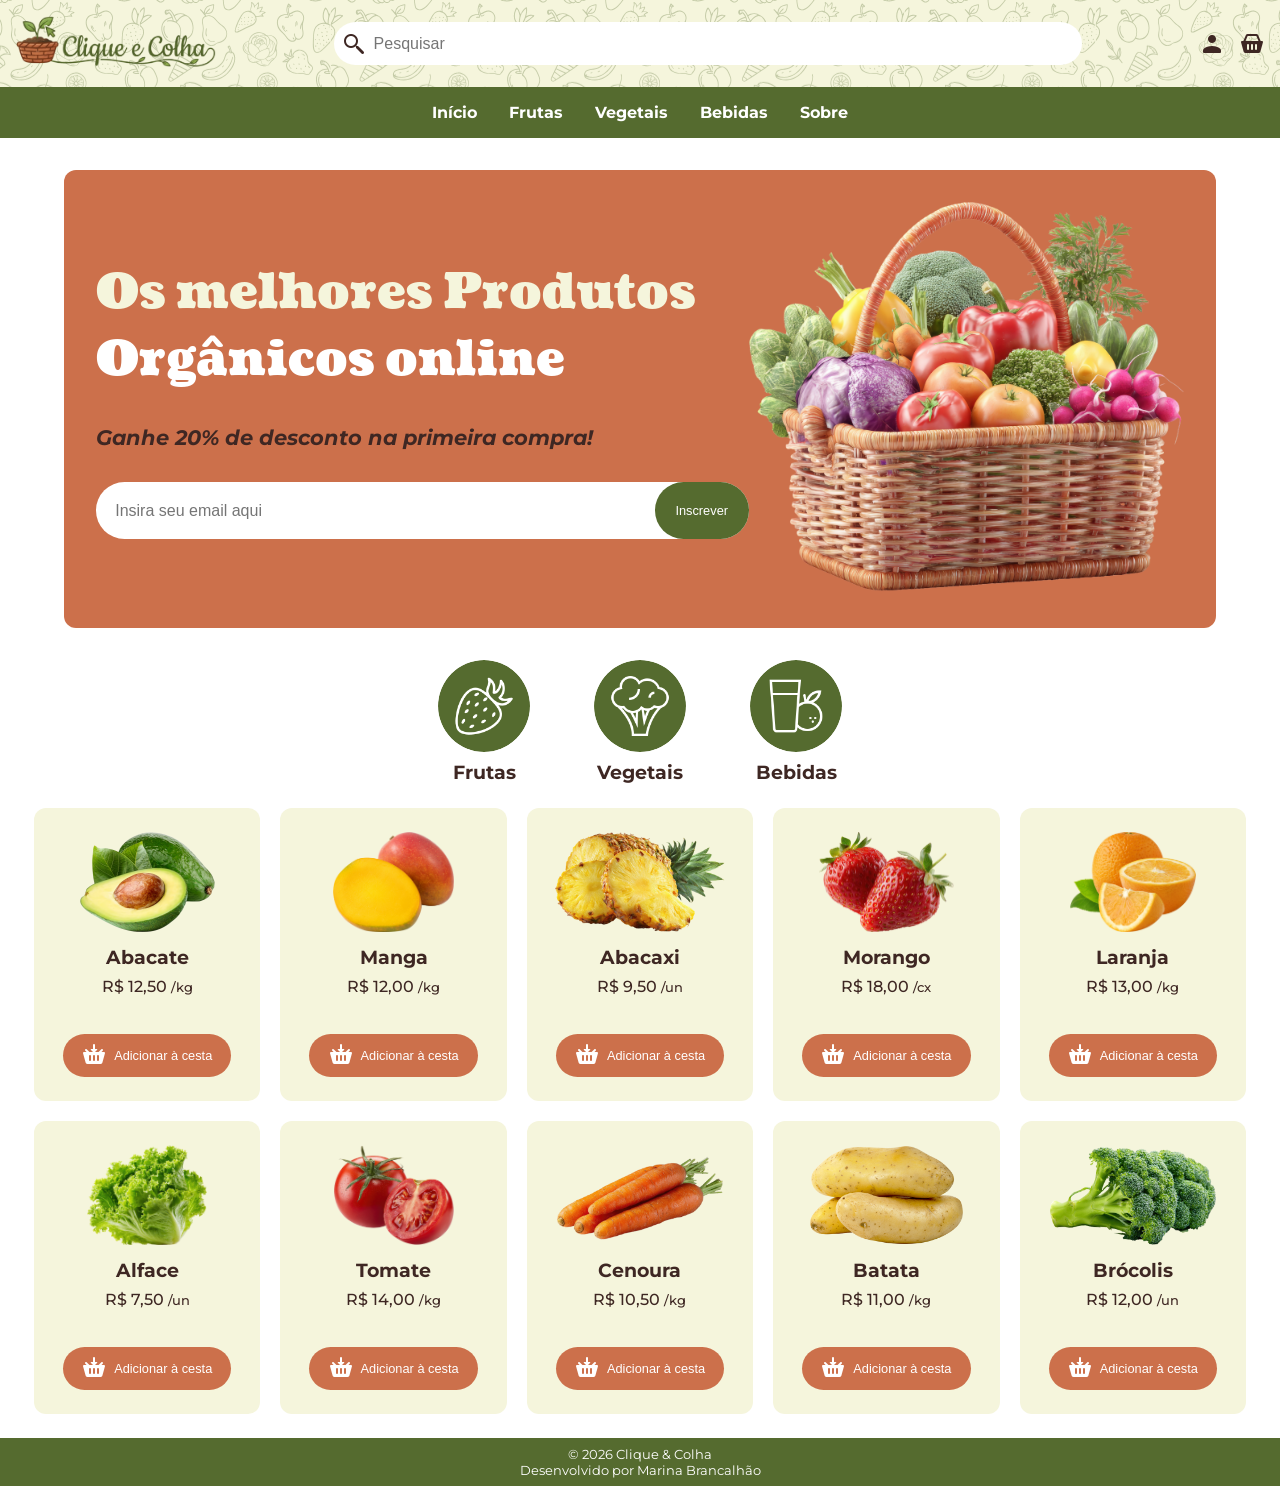
==== index.html @ 44c4af41 "site ecommerce" ====
<!doctype html>
<html lang="pt-br">
  <head>
    <meta charset="UTF-8" />
    <meta name="viewport" content="width=device-width, initial-scale=1.0" />
    <link rel="stylesheet" href="./styles/estilizacao-padrao.css" />
    <link rel="stylesheet" href="./styles/index.css" />
    <link rel="stylesheet" href="./styles/produtos.css" />
    <title>Clique & Colha</title>
  </head>

  <body>
    <header class="header">
      <nav class="header__nav">
        <section class="header__top">
          <a href="./index.html"
            ><img
              class="header__logo"
              src="./images/logotipo.png"
              alt="Logotipo da marca Clique & Colha"
              width="200"
            />
          </a>
          <div class="header__search">
            <img src="./images/icons8-search-24.png" alt="" />
            <input type="text" placeholder="Pesquisar" />
          </div>

          <div>
            <ul class="header__icons-list">
              <li class="header__icons-item">
                <a href="./login.html">
                  <img
                    src="./images/icons8-user-24.png"
                    title="Minha conta"
                    alt="Minha conta"
                  />
                </a>
              </li>
              <li class="header__icons-item">
                <a href="./carrinho.html">
                  <img
                    src="./images/icons8-basket-24.png"
                    title="Minha cesta"
                    alt="Cesta"
                  />
                </a>
              </li>
            </ul>
          </div>
        </section>

        <section class="header__categories">
          <ul class="header__categories-list">
            <li class="header__categories-item">
              <a href="index.html">Início</a>
            </li>
            <li class="header__categories-item">
              <a href="frutas.html">Frutas</a>
            </li>
            <li class="header__categories-item">
              <a href="vegetais.html">Vegetais</a>
            </li>
            <li class="header__categories-item">
              <a href="bebidas.html">Bebidas</a>
            </li>
            <li class="header__categories-item">
              <a href="sobre.html">Sobre</a>
            </li>
          </ul>
        </section>
      </nav>
    </header>

    <main>
      <section class="subscription">
        <div class="subscription__content">
          <h2>Os melhores Produtos</h2>
          <h1>Orgânicos online</h1>
          <p class="subscription__text">
            Ganhe 20% de desconto na primeira compra!
          </p>
          <div class="subscription__email">
            <input
              class="subscription__input"
              type="email"
              placeholder="Insira seu email aqui"
            />
            <button class="btn btn--subscription">Inscrever</button>
          </div>
        </div>

        <img
          class="subscription__image"
          src="./images/photo-banner.png"
          alt="Cesta de palha com frutas e legumes"
        />
      </section>

      <section class="categories">
        <div class="categories__card">
          <a class="categories__link-img" href="./frutas.html">
            <div class="categories__bg">
              <img
                class="categories__img"
                src="./images/icons8-strawberry-100.png"
                alt=""
              />
            </div>
          </a>

          <a class="categories__link-name" href="./frutas.html"
            ><h2 class="categories__name">Frutas</h2></a
          >
        </div>

        <div class="categories__card">
          <a class="categories__link-img" href="./vegetais.html">
            <div class="categories__bg">
              <img
                class="categories__img"
                src="./images/icons8-broccoli-100.png"
                alt=""
              />
            </div>
          </a>

          <a class="categories__link-name" href="./vegetais.html"
            ><h2 class="categories__name">Vegetais</h2></a
          >
        </div>

        <div class="categories__card">
          <a class="categories__link-img" href="./bebidas.html">
            <div class="categories__bg">
              <img
                class="categories__img"
                src="./images/icons8-orange-juice-100.png"
                alt=""
              />
            </div>
          </a>

          <a class="categories__link-name" href="./bebidas.html"
            ><h2 class="categories__name">Bebidas</h2></a
          >
        </div>
      </section>

      <section class="products">
        <div class="products__card">
          <img
            class="products__image"
            src="./images/abacate.png"
            alt="Abacate"
          />
          <div class="products__info">
            <h3>Abacate</h3>
            <p class="products__price">R$ 12,50 <small>/kg</small></p>
          </div>

          <button class="btn btn--add">
            <img
              src="./images/icons8-add-to-shopping-basket-24.png"
              alt=""
            />Adicionar à cesta
          </button>
        </div>

        <div class="products__card">
          <img class="products__image" src="./images/manga.png" alt="Manga" />
          <div class="products__info">
            <h3>Manga</h3>
            <p class="products__price">R$ 12,00 <small>/kg</small></p>
          </div>

          <button class="btn btn--add">
            <img
              src="./images/icons8-add-to-shopping-basket-24.png"
              alt=""
            />Adicionar à cesta
          </button>
        </div>

        <div class="products__card">
          <img
            class="products__image"
            src="./images/abacaxi.png"
            alt="Abacaxi"
          />
          <div class="products__info">
            <h3>Abacaxi</h3>
            <p class="products__price">R$ 9,50 <small>/un</small></p>
          </div>

          <button class="btn btn--add">
            <img
              src="./images/icons8-add-to-shopping-basket-24.png"
              alt=""
            />Adicionar à cesta
          </button>
        </div>

        <div class="products__card">
          <img
            class="products__image"
            src="./images/morango.png"
            alt="Morango"
          />
          <div class="products__info">
            <h3>Morango</h3>
            <p class="products__price">R$ 18,00 <small>/cx</small></p>
          </div>

          <button class="btn btn--add">
            <img
              src="./images/icons8-add-to-shopping-basket-24.png"
              alt=""
            />Adicionar à cesta
          </button>
        </div>

        <div class="products__card">
          <img
            class="products__image"
            src="./images/laranja.png"
            alt="Laranja"
          />
          <div class="products__info">
            <h3>Laranja</h3>
            <p class="products__price">R$ 13,00 <small>/kg</small></p>
          </div>

          <button class="btn btn--add">
            <img
              src="./images/icons8-add-to-shopping-basket-24.png"
              alt=""
            />Adicionar à cesta
          </button>
        </div>

        <div class="products__card">
          <img class="products__image" src="./images/alface.png" alt="Alface" />
          <div class="products__info">
            <h3>Alface</h3>
            <p class="products__price">R$ 7,50 <small>/un</small></p>
          </div>

          <button class="btn btn--add">
            <img
              src="./images/icons8-add-to-shopping-basket-24.png"
              alt=""
            />Adicionar à cesta
          </button>
        </div>

        <div class="products__card">
          <img class="products__image" src="./images/tomate.png" alt="Tomate" />
          <div class="products__info">
            <h3>Tomate</h3>
            <p class="products__price">R$ 14,00 <small>/kg</small></p>
          </div>

          <button class="btn btn--add">
            <img
              src="./images/icons8-add-to-shopping-basket-24.png"
              alt=""
            />Adicionar à cesta
          </button>
        </div>

        <div class="products__card">
          <img
            class="products__image"
            src="./images/cenoura.png"
            alt="Cenoura"
          />
          <div class="products__info">
            <h3>Cenoura</h3>
            <p class="products__price">R$ 10,50 <small>/kg</small></p>
          </div>

          <button class="btn btn--add">
            <img
              src="./images/icons8-add-to-shopping-basket-24.png"
              alt=""
            />Adicionar à cesta
          </button>
        </div>

        <div class="products__card">
          <img class="products__image" src="./images/batata.png" alt="Batata" />
          <div class="products__info">
            <h3>Batata</h3>
            <p class="products__price">R$ 11,00 <small>/kg</small></p>
          </div>

          <button class="btn btn--add">
            <img
              src="./images/icons8-add-to-shopping-basket-24.png"
              alt=""
            />Adicionar à cesta
          </button>
        </div>

        <div class="products__card">
          <img
            class="products__image"
            src="./images/brocolis.png"
            alt="Brócolis"
          />
          <div class="products__info">
            <h3>Brócolis</h3>
            <p class="products__price">R$ 12,00 <small>/un</small></p>
          </div>

          <button class="btn btn--add">
            <img
              src="./images/icons8-add-to-shopping-basket-24.png"
              alt=""
            />Adicionar à cesta
          </button>
        </div>
      </section>
    </main>

    <footer class="footer">
      <small
        ><p>&copy; 2026 Clique & Colha</p>
        <p>Desenvolvido por Marina Brancalhão</p></small
      >
    </footer>
  </body>
</html>
---- styles/estilizacao-padrao.css ----
@import url("https://fonts.googleapis.com/css2?family=Coustard:wght@400;900&family=Montserrat:ital,wght@0,100..900;1,100..900&display=swap");

:root {
  --primary-color: #556b2f;
  --accent-color: #cc704b;
  --bg-color: #f5f5dc;
  --text-color: #3e2723;
  --surface-color: #ffffff;
}

* {
  margin: 0;
  padding: 0;
  box-sizing: border-box;
}

body {
  display: flex;
  flex-direction: column;
  min-height: 100vh;
  background-color: var(--surface-color);
  font-family: "Montserrat", sans-serif;
}

main {
  flex: 1;
}

/* Estilização do Header */
.header__top {
  display: flex;
  padding: 1rem;
  background-color: var(--bg-color);
  background-image: url(../images/background-menu.png);
  justify-content: space-between;
  align-items: center;
}

.header__search {
  position: relative;
  display: flex;
  align-items: center;
  width: 60%;
}

.header__search input {
  width: 100%;
  padding: 0.8rem 2.5rem;
  border: none;
  border-radius: 50px;
  font-size: 1rem;
  color: var(--text-color);
}

input:focus {
  outline: none;
}

.header__search img {
  position: absolute;
  margin-left: 0.5rem;
}

.header__icons-list {
  display: flex;
  list-style: none;
  align-items: center;
  gap: 1rem;
}

.header__icons-list a {
  display: block;
  align-items: center;
  justify-content: center;
  height: 24px;
}
.header__categories {
  display: flex;
  padding: 1rem;
  background-color: var(--primary-color);
  justify-content: center;
}

.header__categories-list {
  display: flex;
  list-style: none;
  gap: 2rem;
}

.header__categories-item a {
  display: block;
  align-items: center;
  justify-content: center;
  text-decoration: none;
  color: var(--surface-color);
  font-weight: bold;
}

/* Estilização do Footer */
.footer {
  background-color: var(--primary-color);
  padding: 0.5rem 0;
  text-align: center;
  color: var(--surface-color);
}

/* Estilização dos Botões */
.btn {
  border: none;
  border-radius: 50px;
  padding: 0.6rem 1.2rem;
  cursor: pointer;
}

.btn--subscription {
  position: absolute;
  right: 0;
  height: 100%;
  background-color: var(--primary-color);
  color: var(--surface-color);
  padding: 0 1.3rem;
  font-size: 0.8rem;
}

.btn--add {
  display: flex;
  align-items: center;
  justify-content: center;
  background-color: var(--accent-color);
  color: var(--surface-color);
  margin: auto;
  font-size: 0.8rem;
}

.btn--add img {
  margin-right: 0.5rem;
}

.btn--submit {
  display: flex;
  align-items: center;
  justify-content: center;
  background-color: var(--primary-color);
  color: var(--surface-color);
  font-size: 1rem;
  margin-top: 2rem;
}

.btn--basket {
  align-self: center;
  margin-top: 2rem;
  background-color: var(--primary-color);
  color: var(--surface-color);
  font-size: 1rem;
  font-weight: 700;
}

/* Media Query */
@media screen and (max-width: 480px) {
  body {
    width: 100%;
    min-height: 100vh;
  }
  .header__search {
    width: auto;
  }
  .header__search input {
    display: none;
  }

  .header__search img {
    position: absolute;
  }

  .header__categories-list {
    gap: 1.2rem;
  }

  .header__categories-item a {
    font-size: small;
  }
}
---- styles/index.css ----
/* Estilização da Section Subscription */
.subscription {
  display: flex;
  justify-content: space-around;
  align-items: center;
  background-color: var(--accent-color);
  margin: 2rem 4rem;
  padding: 2rem;
  border-radius: 12px;
}

.subscription__content {
  display: flex;
  flex-direction: column;
  flex: 1;
}
.subscription__content h1 {
  font-size: 3rem;
  color: var(--surface-color);
  font-family: "Coustard", serif;
}

.subscription__content h2 {
  font-size: 3rem;
  color: var(--bg-color);
  font-family: "Coustard", serif;
}

.subscription__text {
  margin: 2rem 0;
  font-size: 1.3rem;
  color: var(--text-color);
  font-style: italic;
  font-weight: bold;
}

.subscription__email {
  margin-top: auto;
  display: flex;
  width: 100%;
  position: relative;
  align-items: center;
}
.subscription__image {
  max-width: 40%;
  height: auto;
}

.subscription__input {
  display: flex;
  width: 100%;
  padding: 1.2rem;
  padding-right: 130px;
  border: none;
  border-radius: 50px;
  font-size: 1rem;
}

input:focus {
  outline: none;
}

/* Estilização da Section Categories */
.categories {
  display: flex;
  justify-content: center;
  gap: 4rem;
}

.categories__card {
  display: flex;
  flex-direction: column;
  align-items: center;
  gap: 0.5rem;
}

.categories__link-img {
  display: block;
  border-radius: 50%;
  overflow: hidden;
}

.categories__bg {
  background-color: var(--primary-color);
  padding: 1rem;
  border-radius: 50%;
  display: flex;
  justify-content: center;
  align-items: center;
  border-radius: 50%;
}

.categories__img {
  height: 60px;
  width: auto;
}

.categories__link-name {
  text-decoration: none;
  color: var(--text-color);
  font-size: 0.8rem;
}

@media screen and (max-width: 480px) {
  /* Media Query da Section Subscription */
  .subscription {
    flex-direction: column-reverse;
    margin: 2rem;
    padding: 2rem;
    justify-content: center;
    text-align: center;
  }

  .subscription__content h1,
  .subscription__content h2 {
    font-size: 2.5rem;
  }

  .subscription__text {
    font-size: 1.4rem;
  }

  .subscription__image {
    max-width: 70%;
    width: 100%;
    margin-bottom: 1.2rem;
  }

  .subscription__input {
    padding: 0.8rem;
    font-size: 14px;
  }

  /* Media Query da Section Categories */
  .categories {
    justify-content: center;
    gap: 1.5rem;
  }

  .categories__img {
    height: 40px;
    width: auto;
  }

  .categories__link-name {
    font-size: 0.6rem;
  }
}
---- styles/produtos.css ----
/* Estilização da Section Products */
.products {
  display: flex;
  flex-wrap: wrap;
  margin: 1.5rem;
  gap: 20px;
  justify-content: center;
}

.products__card {
  width: calc(20% - 20px);
  background-color: var(--bg-color);
  border-radius: 12px;
  padding: 1.5rem 1rem;
  text-align: center;
}

.products__image {
  height: 100px;
}

.products__info {
  color: var(--text-color);
  margin-top: 0.5rem;
  margin-bottom: 2rem;
  line-height: 1.8rem;
}

.products__description {
  margin-bottom: 0.8rem;
  font-style: italic;
  font-size: smaller;
}

.products__price {
  font-weight: 500;
}

.products__quantity {
  margin-bottom: 1rem;
  padding: 0.2rem;
  border-radius: 24px;
  border: 0.8px solid var(--text-color);
}

/* Media Query */
@media screen and (max-width: 480px) {
  .products__card {
    width: calc(50% - 20px);
  }

  .products__image {
    height: 80px;
  }
}
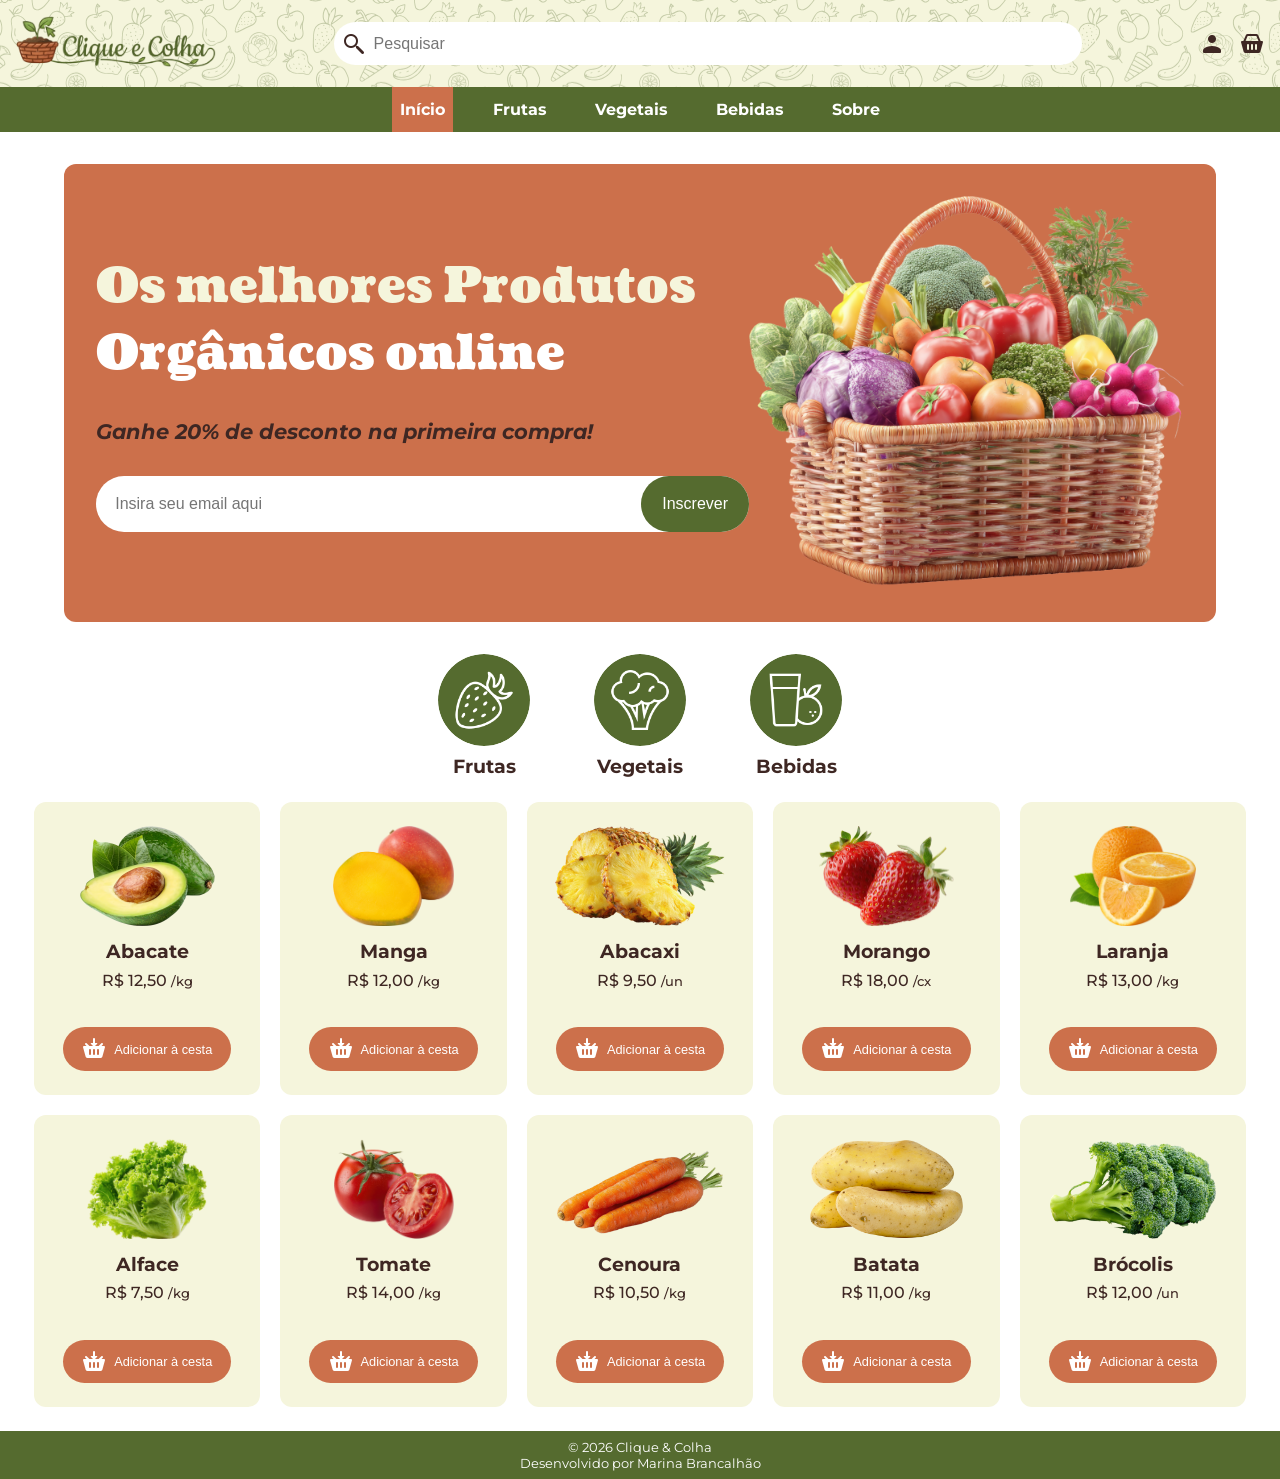
==== commit 21b7b918: "site ecommerce" ====
--- a/index.html
+++ b/index.html
@@ -243,7 +243,7 @@
           <img class="products__image" src="./images/alface.png" alt="Alface" />
           <div class="products__info">
             <h3>Alface</h3>
-            <p class="products__price">R$ 7,50 <small>/un</small></p>
+            <p class="products__price">R$ 7,50 <small>/kg</small></p>
           </div>
 
           <button class="btn btn--add">
@@ -330,5 +330,6 @@
         <p>Desenvolvido por Marina Brancalhão</p></small
       >
     </footer>
+    <script src="./scripts/script-padrao.js"></script>
   </body>
 </html>
--- a/styles/estilizacao-padrao.css
+++ b/styles/estilizacao-padrao.css
@@ -76,7 +76,6 @@
 }
 .header__categories {
   display: flex;
-  padding: 1rem;
   background-color: var(--primary-color);
   justify-content: center;
 }
@@ -89,11 +88,18 @@
 
 .header__categories-item a {
   display: block;
+  padding: 0.8rem 0.5rem;
+  height: 100%;
   align-items: center;
   justify-content: center;
   text-decoration: none;
   color: var(--surface-color);
   font-weight: bold;
+}
+
+.header__categories-item a:hover {
+  background-color: var(--accent-color);
+  color: var(--surface-color);
 }
 
 /* Estilização do Footer */
@@ -119,7 +125,11 @@
   background-color: var(--primary-color);
   color: var(--surface-color);
   padding: 0 1.3rem;
-  font-size: 0.8rem;
+  font-size: 1rem;
+}
+
+.btn--subscription:hover {
+  background-color: #6b863c;
 }
 
 .btn--add {
@@ -132,6 +142,10 @@
   font-size: 0.8rem;
 }
 
+.btn--add:hover {
+  background-color: #de805a;
+}
+
 .btn--add img {
   margin-right: 0.5rem;
 }
@@ -144,6 +158,10 @@
   color: var(--surface-color);
   font-size: 1rem;
   margin-top: 2rem;
+}
+
+.btn--submit:hover {
+  background-color: #6b863c;
 }
 
 .btn--basket {
@@ -153,6 +171,15 @@
   color: var(--surface-color);
   font-size: 1rem;
   font-weight: 700;
+}
+
+.btn--basket:hover {
+  background-color: #6b863c;
+}
+
+.header__categories-item.active a {
+  background-color: var(--accent-color);
+  color: var(--surface-color);
 }
 
 /* Media Query */
--- a/styles/index.css
+++ b/styles/index.css
@@ -90,6 +90,10 @@
   border-radius: 50%;
 }
 
+.categories__bg:hover {
+  background-color: var(--accent-color);
+}
+
 .categories__img {
   height: 60px;
   width: auto;
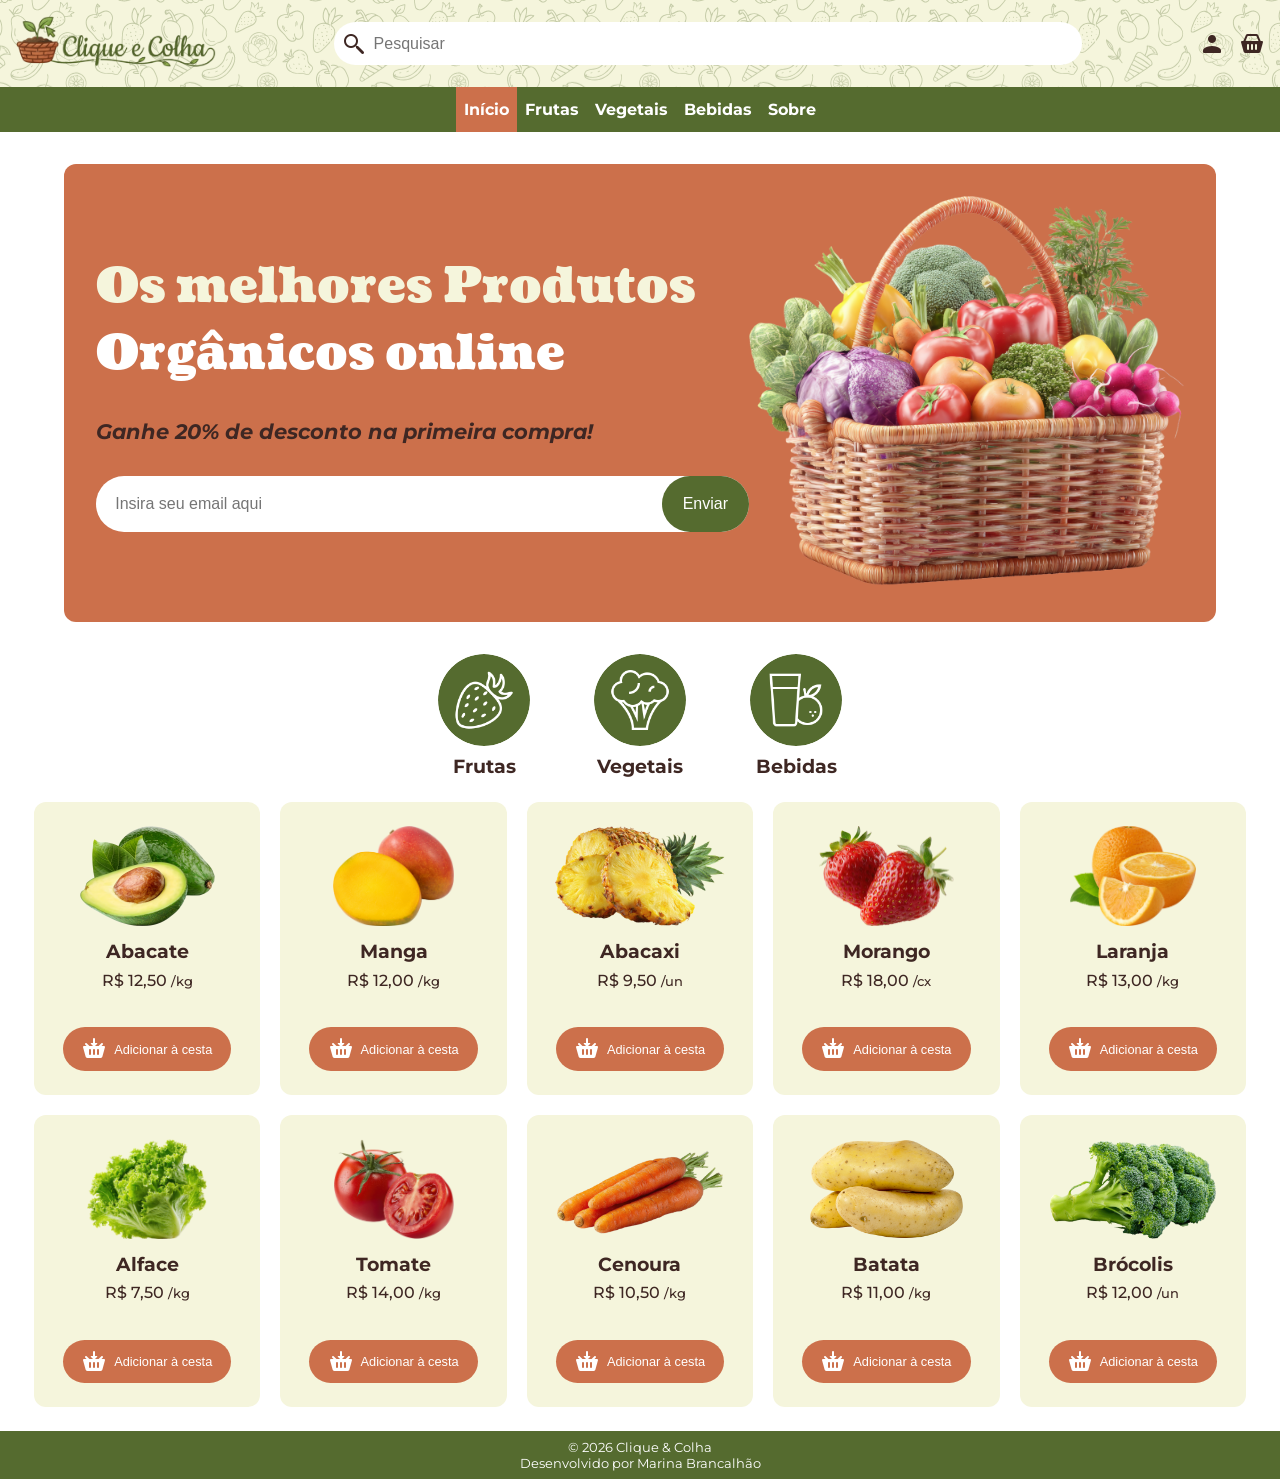
==== commit 1ea53087: "site ecommerce" ====
--- a/index.html
+++ b/index.html
@@ -86,7 +86,7 @@
               type="email"
               placeholder="Insira seu email aqui"
             />
-            <button class="btn btn--subscription">Inscrever</button>
+            <button class="btn btn--subscription">Enviar</button>
           </div>
         </div>
 
--- a/styles/estilizacao-padrao.css
+++ b/styles/estilizacao-padrao.css
@@ -83,7 +83,7 @@
 .header__categories-list {
   display: flex;
   list-style: none;
-  gap: 2rem;
+  gap: 2zzrem;
 }
 
 .header__categories-item a {
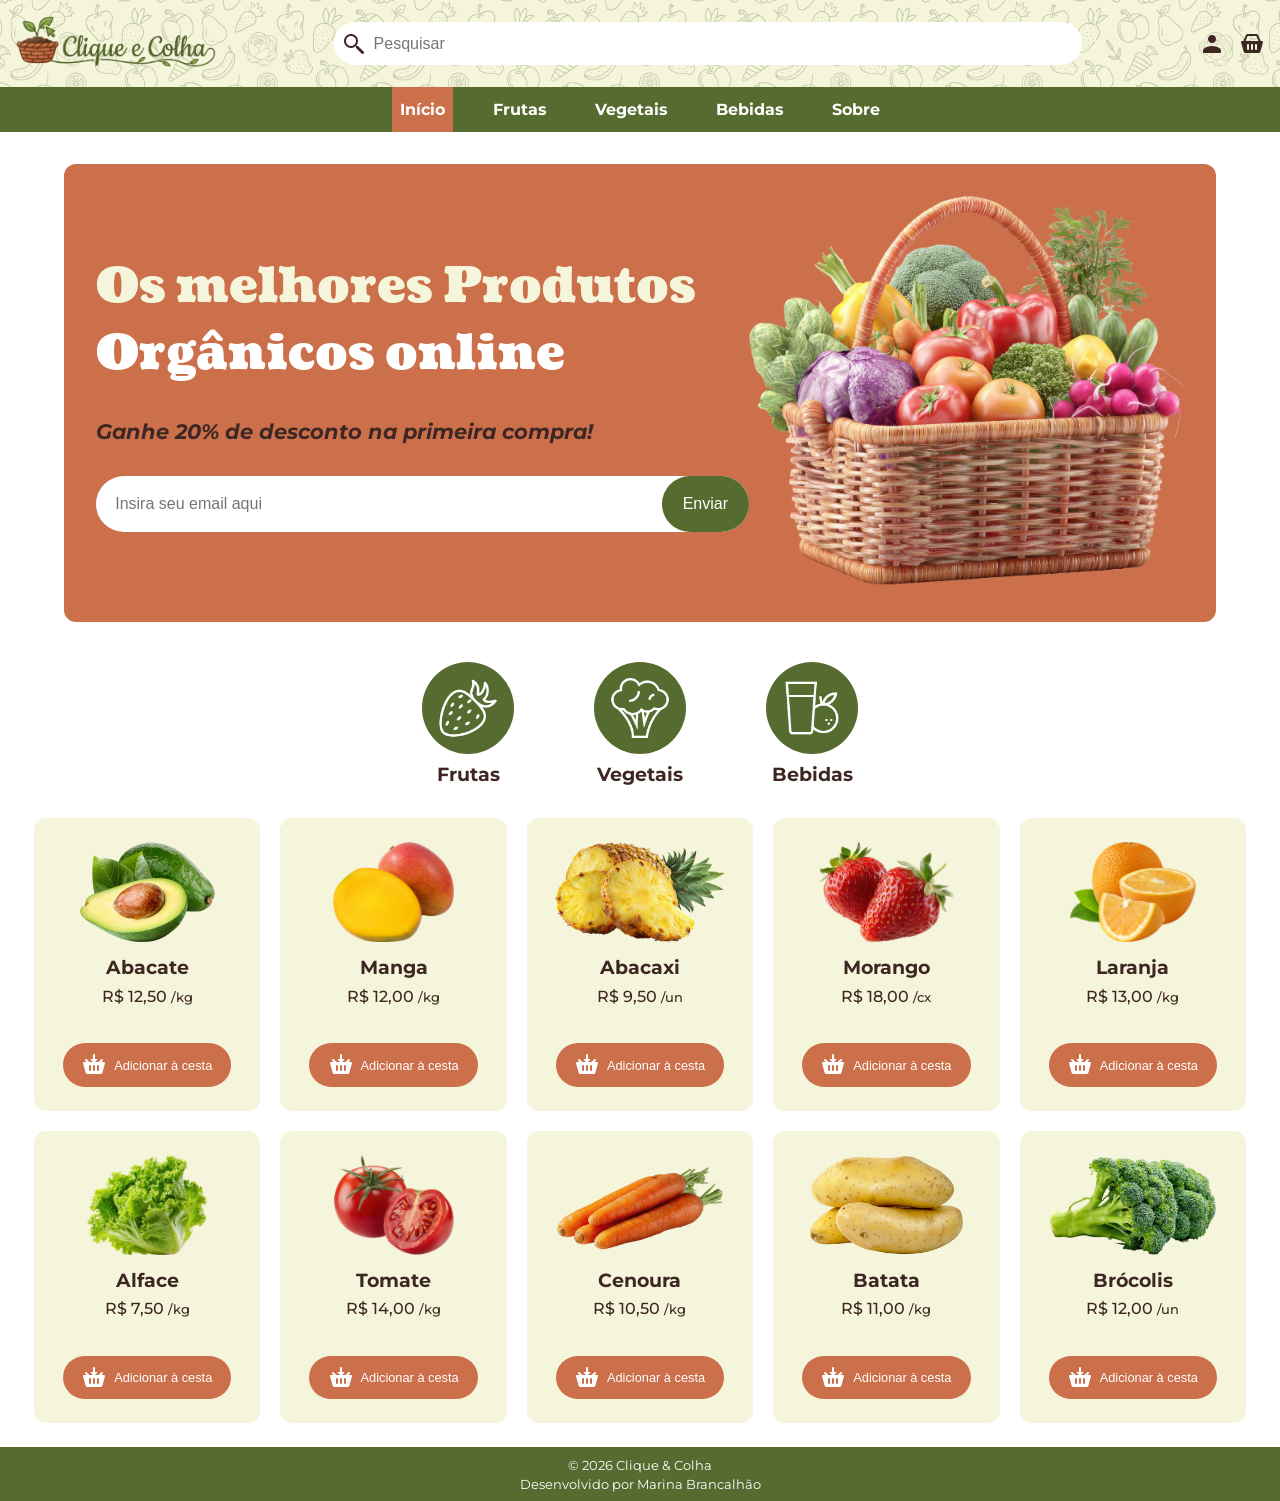
==== commit 59549756: "refatoração clean code" ====
--- a/index.html
+++ b/index.html
@@ -11,6 +11,7 @@
 
   <body>
     <header class="header">
+      <!-- menu logo e ícones -->
       <nav class="header__nav">
         <section class="header__top">
           <a href="./index.html"
@@ -22,11 +23,12 @@
             />
           </a>
           <div class="header__search">
-            <img src="./images/icons8-search-24.png" alt="" />
-            <input type="text" placeholder="Pesquisar" />
-          </div>
-
-          <div>
+            <img src="./images/icons8-search-24.png" alt="" aria-hidden="true"
+            />
+            <label for="search" class="sr-only">Pesquisar produtos</label>
+            <input id="search" type="text" placeholder="Pesquisar" />
+          </div>
+
             <ul class="header__icons-list">
               <li class="header__icons-item">
                 <a href="./login.html">
@@ -47,13 +49,14 @@
                 </a>
               </li>
             </ul>
-          </div>
+
         </section>
 
+        <!-- menu categorias -->
         <section class="header__categories">
           <ul class="header__categories-list">
             <li class="header__categories-item">
-              <a href="index.html">Início</a>
+              <a href="index.html" aria-current="page">Início</a>
             </li>
             <li class="header__categories-item">
               <a href="frutas.html">Frutas</a>
@@ -73,6 +76,7 @@
     </header>
 
     <main>
+      <!-- banner inscrição do email -->
       <section class="subscription">
         <div class="subscription__content">
           <h2>Os melhores Produtos</h2>
@@ -80,14 +84,16 @@
           <p class="subscription__text">
             Ganhe 20% de desconto na primeira compra!
           </p>
-          <div class="subscription__email">
+          <form class="subscription__email">
+            <label for="email" class="sr-only">Digite seu email</label>
             <input
+            id="email"
               class="subscription__input"
               type="email"
               placeholder="Insira seu email aqui"
             />
-            <button class="btn btn--subscription">Enviar</button>
-          </div>
+            <button class="btn btn--subscription" type="submit">Enviar</button>
+          </form>
         </div>
 
         <img
@@ -97,58 +103,33 @@
         />
       </section>
 
+      <!-- menu visual categorias -->
       <section class="categories">
+      <a href="./frutas.html" class="categories__link">
         <div class="categories__card">
-          <a class="categories__link-img" href="./frutas.html">
-            <div class="categories__bg">
-              <img
-                class="categories__img"
-                src="./images/icons8-strawberry-100.png"
-                alt=""
-              />
-            </div>
-          </a>
-
-          <a class="categories__link-name" href="./frutas.html"
-            ><h2 class="categories__name">Frutas</h2></a
-          >
+          <img src="./images/icons8-strawberry-100.png" class="categories__img" alt="" aria-hidden="true">
         </div>
-
+        <h2 class="categories__name">Frutas</h2>
+      </a>
+
+      <a href="./vegetais.html" class="categories__link">
         <div class="categories__card">
-          <a class="categories__link-img" href="./vegetais.html">
-            <div class="categories__bg">
-              <img
-                class="categories__img"
-                src="./images/icons8-broccoli-100.png"
-                alt=""
-              />
-            </div>
-          </a>
-
-          <a class="categories__link-name" href="./vegetais.html"
-            ><h2 class="categories__name">Vegetais</h2></a
-          >
+          <img src="./images/icons8-broccoli-100.png" class="categories__img" alt="" aria-hidden="true">
         </div>
-
+        <h2 class="categories__name">Vegetais</h2>
+      </a>
+
+      <a href="./bebidas.html" class="categories__link">
         <div class="categories__card">
-          <a class="categories__link-img" href="./bebidas.html">
-            <div class="categories__bg">
-              <img
-                class="categories__img"
-                src="./images/icons8-orange-juice-100.png"
-                alt=""
-              />
-            </div>
-          </a>
-
-          <a class="categories__link-name" href="./bebidas.html"
-            ><h2 class="categories__name">Bebidas</h2></a
-          >
+          <img src="./images/icons8-orange-juice-100.png" class="categories__img" alt="" aria-hidden="true">
         </div>
-      </section>
-
+        <h2 class="categories__name">Bebidas</h2>
+      </a>
+    </section>
+
+      <!-- cards de produtos-->
       <section class="products">
-        <div class="products__card">
+        <article class="products__card">
           <img
             class="products__image"
             src="./images/abacate.png"
@@ -159,30 +140,30 @@
             <p class="products__price">R$ 12,50 <small>/kg</small></p>
           </div>
 
-          <button class="btn btn--add">
-            <img
-              src="./images/icons8-add-to-shopping-basket-24.png"
-              alt=""
-            />Adicionar à cesta
-          </button>
-        </div>
-
-        <div class="products__card">
+          <button class="btn btn--add" type="button" aria-label="Adicionar abacate à cesta">
+            <img
+              src="./images/icons8-add-to-shopping-basket-24.png"
+              alt=""
+            />Adicionar à cesta
+          </button>
+        </article>
+
+        <article class="products__card">
           <img class="products__image" src="./images/manga.png" alt="Manga" />
           <div class="products__info">
             <h3>Manga</h3>
             <p class="products__price">R$ 12,00 <small>/kg</small></p>
           </div>
 
-          <button class="btn btn--add">
-            <img
-              src="./images/icons8-add-to-shopping-basket-24.png"
-              alt=""
-            />Adicionar à cesta
-          </button>
-        </div>
-
-        <div class="products__card">
+          <button class="btn btn--add" type="button" aria-label="Adicionar manga à cesta">
+            <img
+              src="./images/icons8-add-to-shopping-basket-24.png"
+              alt=""
+            />Adicionar à cesta
+          </button>
+        </article>
+
+        <article class="products__card">
           <img
             class="products__image"
             src="./images/abacaxi.png"
@@ -193,15 +174,15 @@
             <p class="products__price">R$ 9,50 <small>/un</small></p>
           </div>
 
-          <button class="btn btn--add">
-            <img
-              src="./images/icons8-add-to-shopping-basket-24.png"
-              alt=""
-            />Adicionar à cesta
-          </button>
-        </div>
-
-        <div class="products__card">
+          <button class="btn btn--add" type="button" aria-label="Adicionar abacaxi à cesta">
+            <img
+              src="./images/icons8-add-to-shopping-basket-24.png"
+              alt=""
+            />Adicionar à cesta
+          </button>
+        </article>
+
+        <article class="products__card">
           <img
             class="products__image"
             src="./images/morango.png"
@@ -212,15 +193,15 @@
             <p class="products__price">R$ 18,00 <small>/cx</small></p>
           </div>
 
-          <button class="btn btn--add">
-            <img
-              src="./images/icons8-add-to-shopping-basket-24.png"
-              alt=""
-            />Adicionar à cesta
-          </button>
-        </div>
-
-        <div class="products__card">
+          <button class="btn btn--add" type="button" aria-label="Adicionar morango à cesta">
+            <img
+              src="./images/icons8-add-to-shopping-basket-24.png"
+              alt=""
+            />Adicionar à cesta
+          </button>
+        </article>
+
+        <article class="products__card">
           <img
             class="products__image"
             src="./images/laranja.png"
@@ -231,45 +212,45 @@
             <p class="products__price">R$ 13,00 <small>/kg</small></p>
           </div>
 
-          <button class="btn btn--add">
-            <img
-              src="./images/icons8-add-to-shopping-basket-24.png"
-              alt=""
-            />Adicionar à cesta
-          </button>
-        </div>
-
-        <div class="products__card">
+          <button class="btn btn--add" type="button" aria-label="Adicionar laranja à cesta">
+            <img
+              src="./images/icons8-add-to-shopping-basket-24.png"
+              alt=""
+            />Adicionar à cesta
+          </button>
+        </article>
+
+        <article class="products__card">
           <img class="products__image" src="./images/alface.png" alt="Alface" />
           <div class="products__info">
             <h3>Alface</h3>
             <p class="products__price">R$ 7,50 <small>/kg</small></p>
           </div>
 
-          <button class="btn btn--add">
-            <img
-              src="./images/icons8-add-to-shopping-basket-24.png"
-              alt=""
-            />Adicionar à cesta
-          </button>
-        </div>
-
-        <div class="products__card">
+          <button class="btn btn--add" type="button" aria-label="Adicionar alface à cesta">
+            <img
+              src="./images/icons8-add-to-shopping-basket-24.png"
+              alt=""
+            />Adicionar à cesta
+          </button>
+        </article>
+
+        <article class="products__card">
           <img class="products__image" src="./images/tomate.png" alt="Tomate" />
           <div class="products__info">
             <h3>Tomate</h3>
             <p class="products__price">R$ 14,00 <small>/kg</small></p>
           </div>
 
-          <button class="btn btn--add">
-            <img
-              src="./images/icons8-add-to-shopping-basket-24.png"
-              alt=""
-            />Adicionar à cesta
-          </button>
-        </div>
-
-        <div class="products__card">
+          <button class="btn btn--add" type="button" aria-label="Adicionar tomate à cesta">
+            <img
+              src="./images/icons8-add-to-shopping-basket-24.png"
+              alt=""
+            />Adicionar à cesta
+          </button>
+        </article>
+
+        <article class="products__card">
           <img
             class="products__image"
             src="./images/cenoura.png"
@@ -280,28 +261,28 @@
             <p class="products__price">R$ 10,50 <small>/kg</small></p>
           </div>
 
-          <button class="btn btn--add">
-            <img
-              src="./images/icons8-add-to-shopping-basket-24.png"
-              alt=""
-            />Adicionar à cesta
-          </button>
-        </div>
-
-        <div class="products__card">
+          <button class="btn btn--add" type="button" aria-label="Adicionar cenoura à cesta">
+            <img
+              src="./images/icons8-add-to-shopping-basket-24.png"
+              alt=""
+            />Adicionar à cesta
+          </button>
+        </article>
+
+        <article class="products__card">
           <img class="products__image" src="./images/batata.png" alt="Batata" />
           <div class="products__info">
             <h3>Batata</h3>
             <p class="products__price">R$ 11,00 <small>/kg</small></p>
           </div>
 
-          <button class="btn btn--add">
-            <img
-              src="./images/icons8-add-to-shopping-basket-24.png"
-              alt=""
-            />Adicionar à cesta
-          </button>
-        </div>
+          <button class="btn btn--add" type="button" aria-label="Adicionar batata à cesta">
+            <img
+              src="./images/icons8-add-to-shopping-basket-24.png"
+              alt=""
+            />Adicionar à cesta
+          </button>
+        </article>
 
         <div class="products__card">
           <img
@@ -314,21 +295,22 @@
             <p class="products__price">R$ 12,00 <small>/un</small></p>
           </div>
 
-          <button class="btn btn--add">
-            <img
-              src="./images/icons8-add-to-shopping-basket-24.png"
-              alt=""
-            />Adicionar à cesta
-          </button>
-        </div>
+          <button class="btn btn--add" type="button" aria-label="Adicionar brócolis à cesta">
+            <img
+              src="./images/icons8-add-to-shopping-basket-24.png"
+              alt=""
+            />Adicionar à cesta
+          </button>
+        </article>
       </section>
     </main>
 
+    <!-- footer -->
     <footer class="footer">
-      <small
-        ><p>&copy; 2026 Clique & Colha</p>
-        <p>Desenvolvido por Marina Brancalhão</p></small
-      >
+      
+      <p><small>&copy; 2026 Clique & Colha</small></p>
+      <p><small>Desenvolvido por Marina Brancalhão</small></p>
+      
     </footer>
     <script src="./scripts/script-padrao.js"></script>
   </body>
--- a/styles/estilizacao-padrao.css
+++ b/styles/estilizacao-padrao.css
@@ -14,6 +14,18 @@
   box-sizing: border-box;
 }
 
+.sr-only {
+  position: absolute;
+  width: 1px;
+  height: 1px;
+  padding: 0;
+  margin: -1px;
+  overflow: hidden;
+  clip: rect(0, 0, 0, 0);
+  white-space: nowrap;
+  border: 0;
+}
+
 body {
   display: flex;
   flex-direction: column;
@@ -53,7 +65,8 @@
 }
 
 input:focus {
-  outline: none;
+  outline: 2px solid var(--primary-color);
+  outline-offset: 2px;
 }
 
 .header__search img {
@@ -83,7 +96,7 @@
 .header__categories-list {
   display: flex;
   list-style: none;
-  gap: 2zzrem;
+  gap: 2rem;
 }
 
 .header__categories-item a {
@@ -100,6 +113,10 @@
 .header__categories-item a:hover {
   background-color: var(--accent-color);
   color: var(--surface-color);
+}
+
+.header__categories-item a {
+  transition: background-color 0.2s ease;
 }
 
 /* Estilização do Footer */
@@ -116,6 +133,11 @@
   border-radius: 50px;
   padding: 0.6rem 1.2rem;
   cursor: pointer;
+  transition: all 0.2s ease;
+}
+
+.btn:hover {
+  transform: scale(1.03);
 }
 
 .btn--subscription {
@@ -177,9 +199,8 @@
   background-color: #6b863c;
 }
 
-.header__categories-item.active a {
+.header__categories-item a[aria-current="page"] {
   background-color: var(--accent-color);
-  color: var(--surface-color);
 }
 
 /* Media Query */
@@ -188,11 +209,16 @@
     width: 100%;
     min-height: 100vh;
   }
+
+  .header__icons-list {
+    gap: 1.8rem;
+  }
   .header__search {
     width: auto;
   }
   .header__search input {
-    display: none;
+    width: 0;
+    opacity: 0;
   }
 
   .header__search img {
@@ -200,10 +226,13 @@
   }
 
   .header__categories-list {
-    gap: 1.2rem;
+    gap: 1rem;
   }
 
   .header__categories-item a {
     font-size: small;
   }
-}
+  .btn--subscription {
+    padding: 1rem;
+  }
+}
--- a/styles/index.css
+++ b/styles/index.css
@@ -63,34 +63,33 @@
 /* Estilização da Section Categories */
 .categories {
   display: flex;
+  flex-direction: row;
   justify-content: center;
+  align-items: center;
   gap: 4rem;
 }
 
-.categories__card {
+.categories__link {
   display: flex;
   flex-direction: column;
   align-items: center;
+  text-decoration: none;
+  color: var(--text-color);
+  font-size: 0.8rem;
   gap: 0.5rem;
+  padding: 0.5rem;
 }
 
-.categories__link-img {
-  display: block;
-  border-radius: 50%;
-  overflow: hidden;
-}
-
-.categories__bg {
+.categories__card {
   background-color: var(--primary-color);
   padding: 1rem;
-  border-radius: 50%;
   display: flex;
   justify-content: center;
   align-items: center;
   border-radius: 50%;
 }
 
-.categories__bg:hover {
+.categories__card:hover {
   background-color: var(--accent-color);
 }
 
@@ -99,10 +98,8 @@
   width: auto;
 }
 
-.categories__link-name {
-  text-decoration: none;
-  color: var(--text-color);
-  font-size: 0.8rem;
+.categories__name {
+  text-align: center;
 }
 
 @media screen and (max-width: 480px) {
@@ -145,8 +142,4 @@
     height: 40px;
     width: auto;
   }
-
-  .categories__link-name {
-    font-size: 0.6rem;
-  }
 }
--- a/styles/produtos.css
+++ b/styles/produtos.css
@@ -15,8 +15,15 @@
   text-align: center;
 }
 
+.products__card:hover {
+  transform: translateY(-4px);
+  box-shadow: 0 4px 12px rgba(0, 0, 0, 0.08);
+}
+
 .products__image {
   height: 100px;
+  width: auto;
+  object-fit: contain;
 }
 
 .products__info {
@@ -26,24 +33,11 @@
   line-height: 1.8rem;
 }
 
-.products__description {
-  margin-bottom: 0.8rem;
-  font-style: italic;
-  font-size: smaller;
-}
-
 .products__price {
   font-weight: 500;
 }
 
-.products__quantity {
-  margin-bottom: 1rem;
-  padding: 0.2rem;
-  border-radius: 24px;
-  border: 0.8px solid var(--text-color);
-}
-
-/* Media Query */
+/* Media Query dos produtos */
 @media screen and (max-width: 480px) {
   .products__card {
     width: calc(50% - 20px);
